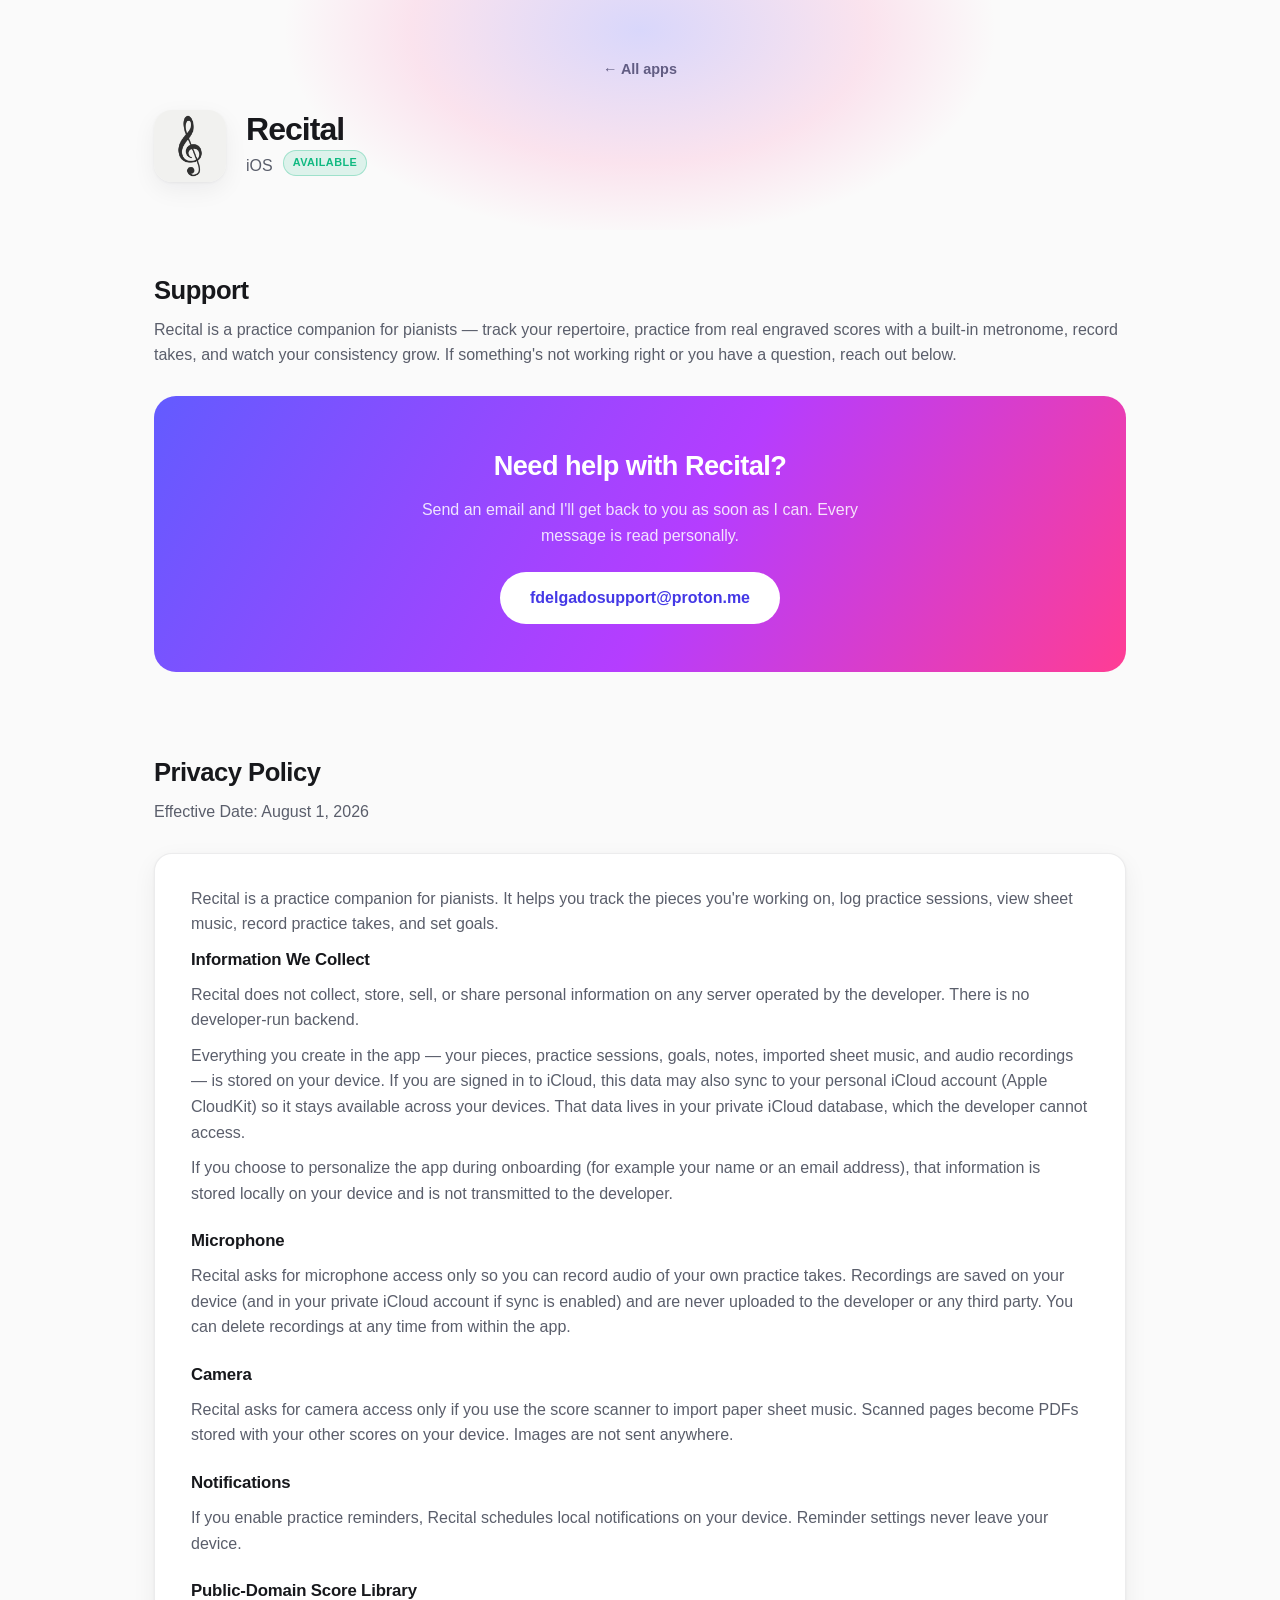
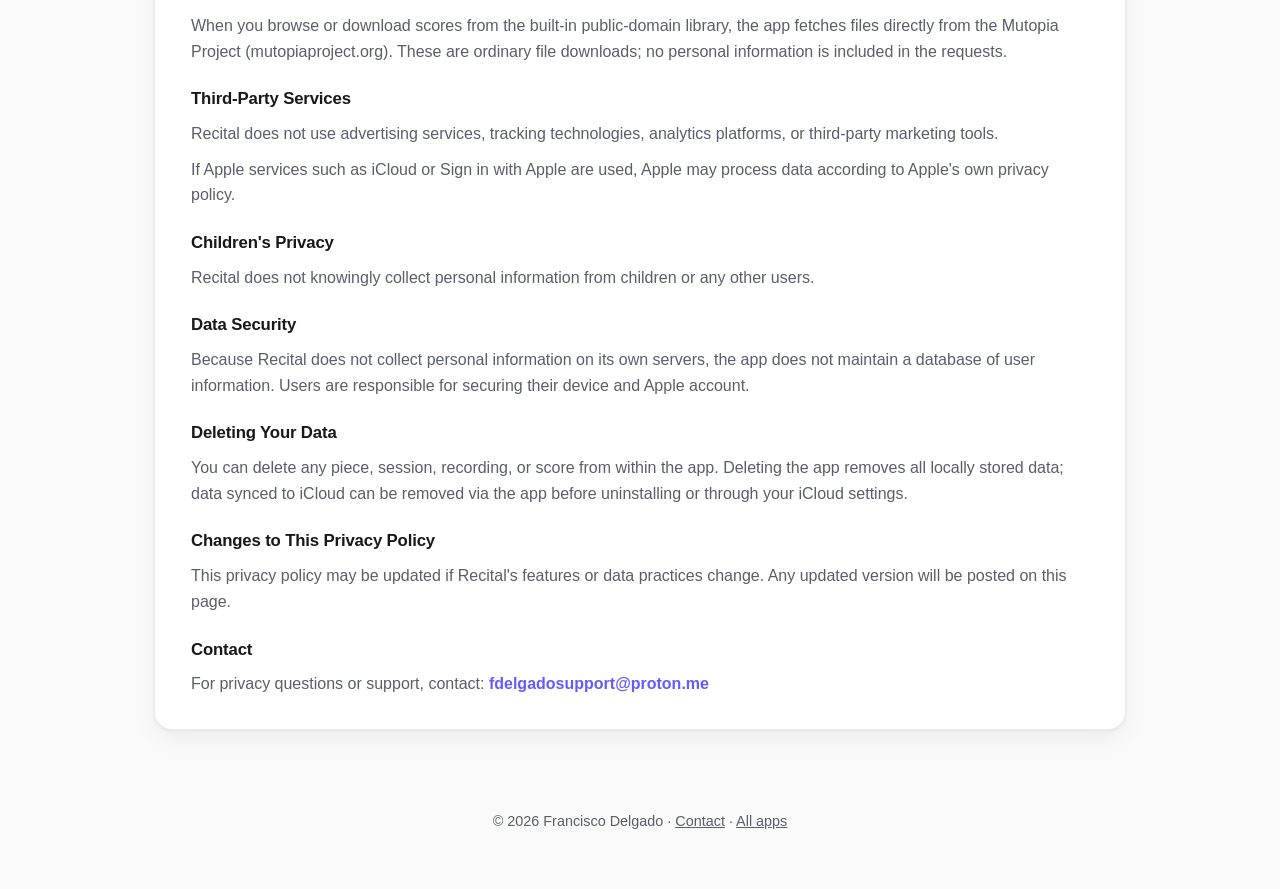
==== recital.html @ fa0bb949 "Add files via upload" ====
<!DOCTYPE html>
<html lang="en">
<head>
<meta charset="UTF-8">
<meta name="viewport" content="width=device-width, initial-scale=1.0">
<title>Recital — Support & Privacy Policy</title>
<meta name="description" content="Support and privacy policy for Recital, a piano practice companion by Francisco Delgado.">
<link rel="stylesheet" href="style.css">
</head>
<body>

<header class="compact">
  <div class="hero-glow"></div>
  <div class="container">
    <a class="back-link" href="index.html">← All apps</a>
    <div class="app-hero">
      <img class="app-hero-icon" src="recital-icon.png" alt="Recital app icon">
      <div class="app-hero-info">
        <h1>Recital</h1>
        <div class="app-hero-meta">
          <span>iOS</span>
          <span class="status-badge available">Available</span>
        </div>
      </div>
    </div>
  </div>
</header>

<main class="container">

  <section id="support">
    <h2 class="section-title">Support</h2>
    <p class="section-sub">Recital is a practice companion for pianists — track your repertoire, practice from real engraved scores with a built-in metronome, record takes, and watch your consistency grow. If something's not working right or you have a question, reach out below.</p>
    <div class="contact-card">
      <h2>Need help with Recital?</h2>
      <p>Send an email and I'll get back to you as soon as I can. Every message is read personally.</p>
      <a class="contact-btn" href="mailto:fdelgadosupport@proton.me?subject=Recital%20Support">fdelgadosupport@proton.me</a>
    </div>
  </section>

  <section id="privacy">
    <h2 class="section-title">Privacy Policy</h2>
    <p class="section-sub">Effective Date: August 1, 2026</p>
    <div class="policy-card">
      <p>Recital is a practice companion for pianists. It helps you track the pieces you're working on, log practice sessions, view sheet music, record practice takes, and set goals.</p>

      <h3>Information We Collect</h3>
      <p>Recital does not collect, store, sell, or share personal information on any server operated by the developer. There is no developer-run backend.</p>
      <p>Everything you create in the app — your pieces, practice sessions, goals, notes, imported sheet music, and audio recordings — is stored on your device. If you are signed in to iCloud, this data may also sync to your personal iCloud account (Apple CloudKit) so it stays available across your devices. That data lives in your private iCloud database, which the developer cannot access.</p>
      <p>If you choose to personalize the app during onboarding (for example your name or an email address), that information is stored locally on your device and is not transmitted to the developer.</p>

      <h3>Microphone</h3>
      <p>Recital asks for microphone access only so you can record audio of your own practice takes. Recordings are saved on your device (and in your private iCloud account if sync is enabled) and are never uploaded to the developer or any third party. You can delete recordings at any time from within the app.</p>

      <h3>Camera</h3>
      <p>Recital asks for camera access only if you use the score scanner to import paper sheet music. Scanned pages become PDFs stored with your other scores on your device. Images are not sent anywhere.</p>

      <h3>Notifications</h3>
      <p>If you enable practice reminders, Recital schedules local notifications on your device. Reminder settings never leave your device.</p>

      <h3>Public-Domain Score Library</h3>
      <p>When you browse or download scores from the built-in public-domain library, the app fetches files directly from the Mutopia Project (mutopiaproject.org). These are ordinary file downloads; no personal information is included in the requests.</p>

      <h3>Third-Party Services</h3>
      <p>Recital does not use advertising services, tracking technologies, analytics platforms, or third-party marketing tools.</p>
      <p>If Apple services such as iCloud or Sign in with Apple are used, Apple may process data according to Apple's own privacy policy.</p>

      <h3>Children's Privacy</h3>
      <p>Recital does not knowingly collect personal information from children or any other users.</p>

      <h3>Data Security</h3>
      <p>Because Recital does not collect personal information on its own servers, the app does not maintain a database of user information. Users are responsible for securing their device and Apple account.</p>

      <h3>Deleting Your Data</h3>
      <p>You can delete any piece, session, recording, or score from within the app. Deleting the app removes all locally stored data; data synced to iCloud can be removed via the app before uninstalling or through your iCloud settings.</p>

      <h3>Changes to This Privacy Policy</h3>
      <p>This privacy policy may be updated if Recital's features or data practices change. Any updated version will be posted on this page.</p>

      <h3>Contact</h3>
      <p>For privacy questions or support, contact: <a href="mailto:fdelgadosupport@proton.me">fdelgadosupport@proton.me</a></p>
    </div>
  </section>

</main>

<footer>
  <div class="container">
    © 2026 Francisco Delgado · <a href="mailto:fdelgadosupport@proton.me">Contact</a> · <a href="index.html">All apps</a>
  </div>
</footer>

</body>
</html>
---- style.css ----
:root {
  --bg: #fafafa;
  --surface: #ffffff;
  --text: #17181c;
  --text-secondary: #5a5e6b;
  --border: rgba(23, 24, 28, 0.08);
  --shadow: 0 1px 3px rgba(23, 24, 28, 0.05), 0 8px 24px rgba(23, 24, 28, 0.06);
  --shadow-hover: 0 2px 6px rgba(23, 24, 28, 0.07), 0 16px 40px rgba(23, 24, 28, 0.12);
}
@media (prefers-color-scheme: dark) {
  :root {
    --bg: #0c0d12;
    --surface: #16181f;
    --text: #f2f3f7;
    --text-secondary: #9aa0af;
    --border: rgba(242, 243, 247, 0.09);
    --shadow: 0 1px 3px rgba(0, 0, 0, 0.3), 0 8px 24px rgba(0, 0, 0, 0.35);
    --shadow-hover: 0 2px 6px rgba(0, 0, 0, 0.35), 0 16px 40px rgba(0, 0, 0, 0.5);
  }
}

* { margin: 0; padding: 0; box-sizing: border-box; }

body {
  font-family: -apple-system, BlinkMacSystemFont, "SF Pro Text", "Segoe UI", Roboto, Helvetica, Arial, sans-serif;
  background: var(--bg);
  color: var(--text);
  line-height: 1.6;
  -webkit-font-smoothing: antialiased;
}

.container {
  max-width: 1020px;
  margin: 0 auto;
  padding: 0 24px;
}

/* ---- Hero ---- */
header {
  padding: 88px 0 64px;
  text-align: center;
  position: relative;
  overflow: hidden;
}
header.compact { padding: 56px 0 48px; }
.hero-glow {
  position: absolute;
  top: -180px;
  left: 50%;
  transform: translateX(-50%);
  width: 720px;
  height: 420px;
  background: radial-gradient(ellipse at center,
    rgba(99, 91, 255, 0.22) 0%,
    rgba(255, 61, 148, 0.12) 45%,
    transparent 70%);
  pointer-events: none;
}
.badge {
  display: inline-block;
  font-size: 13px;
  font-weight: 600;
  letter-spacing: 0.04em;
  text-transform: uppercase;
  color: #635bff;
  background: rgba(99, 91, 255, 0.1);
  border: 1px solid rgba(99, 91, 255, 0.25);
  padding: 5px 14px;
  border-radius: 999px;
  margin-bottom: 20px;
}
@media (prefers-color-scheme: dark) {
  .badge { color: #9d97ff; }
}
h1 {
  font-size: clamp(2.4rem, 6vw, 3.6rem);
  font-weight: 800;
  letter-spacing: -0.03em;
  line-height: 1.1;
  margin-bottom: 16px;
}
h1 .gradient {
  background: linear-gradient(92deg, #635bff 0%, #b53dff 50%, #ff3d94 100%);
  -webkit-background-clip: text;
  background-clip: text;
  -webkit-text-fill-color: transparent;
  color: transparent;
}
.hero-sub {
  font-size: 1.15rem;
  color: var(--text-secondary);
  max-width: 560px;
  margin: 0 auto 32px;
}
.hero-cta {
  display: inline-block;
  font-size: 1rem;
  font-weight: 600;
  color: #fff;
  background: linear-gradient(92deg, #635bff, #b53dff);
  padding: 13px 28px;
  border-radius: 999px;
  text-decoration: none;
  box-shadow: 0 4px 16px rgba(99, 91, 255, 0.35);
  transition: transform 0.15s ease, box-shadow 0.15s ease;
}
.hero-cta:hover {
  transform: translateY(-2px);
  box-shadow: 0 8px 24px rgba(99, 91, 255, 0.45);
}

/* ---- Back link ---- */
.back-link {
  display: inline-flex;
  align-items: center;
  gap: 6px;
  font-size: 0.9rem;
  font-weight: 600;
  color: var(--text-secondary);
  text-decoration: none;
}
.back-link:hover { color: var(--text); }

/* ---- App detail hero ---- */
.app-hero {
  display: flex;
  align-items: center;
  gap: 20px;
  margin-top: 28px;
}
.app-hero-icon {
  width: 72px;
  height: 72px;
  border-radius: 18px;
  display: flex;
  align-items: center;
  justify-content: center;
  font-size: 2rem;
  font-weight: 800;
  color: #fff;
  text-shadow: 0 1px 2px rgba(0, 0, 0, 0.18);
  flex-shrink: 0;
  box-shadow: var(--shadow);
}
.app-hero-info { text-align: left; }
.app-hero-info h1 {
  font-size: 2rem;
  margin-bottom: 6px;
}
.app-hero-meta {
  display: flex;
  align-items: center;
  gap: 10px;
  color: var(--text-secondary);
  font-weight: 500;
}

/* ---- Section headings ---- */
section { padding: 40px 0; }
.section-title {
  font-size: 1.6rem;
  font-weight: 700;
  letter-spacing: -0.02em;
  margin-bottom: 6px;
}
.section-sub {
  color: var(--text-secondary);
  margin-bottom: 28px;
}

/* ---- App grid ---- */
.app-grid {
  display: grid;
  grid-template-columns: repeat(auto-fill, minmax(220px, 1fr));
  gap: 16px;
}
.app-card {
  background: var(--surface);
  border: 1px solid var(--border);
  border-radius: 18px;
  padding: 22px 20px;
  box-shadow: var(--shadow);
  display: flex;
  flex-direction: column;
  align-items: flex-start;
  gap: 14px;
  transition: transform 0.18s ease, box-shadow 0.18s ease, border-color 0.18s ease;
  text-decoration: none;
  color: inherit;
}
a.app-card:hover {
  transform: translateY(-5px);
  box-shadow: var(--shadow-hover);
  border-color: rgba(99, 91, 255, 0.4);
}
a.app-card:hover .app-card-cta { text-decoration: underline; }
.app-card.is-unreleased:hover {
  border-color: rgba(128, 128, 128, 0.3);
}
.app-icon {
  width: 52px;
  height: 52px;
  border-radius: 13px;
  display: flex;
  align-items: center;
  justify-content: center;
  font-size: 1.45rem;
  font-weight: 800;
  color: #fff;
  text-shadow: 0 1px 2px rgba(0, 0, 0, 0.18);
  flex-shrink: 0;
}
img.app-icon, img.app-hero-icon {
  object-fit: cover;
  background: none;
}
.app-name {
  font-size: 1.12rem;
  font-weight: 700;
  letter-spacing: -0.01em;
}
.app-platform {
  font-size: 0.82rem;
  font-weight: 500;
  color: var(--text-secondary);
  margin-top: -12px;
}
.app-card-cta {
  font-size: 0.9rem;
  font-weight: 600;
  color: #635bff;
  margin-top: auto;
}
@media (prefers-color-scheme: dark) {
  .app-card-cta { color: #9d97ff; }
}

.status-badge {
  display: inline-block;
  font-size: 0.68rem;
  font-weight: 700;
  letter-spacing: 0.04em;
  text-transform: uppercase;
  padding: 3px 9px;
  border-radius: 999px;
  margin-top: -6px;
}
.status-badge.available {
  color: #10b981;
  background: rgba(16, 185, 129, 0.12);
  border: 1px solid rgba(16, 185, 129, 0.3);
}
.status-badge.unreleased {
  color: var(--text-secondary);
  background: rgba(128, 128, 128, 0.12);
  border: 1px solid var(--border);
}
.app-card.is-unreleased { opacity: 0.62; cursor: default; }
.app-card.is-unreleased .app-icon { filter: grayscale(55%); }

/* Vivid per-app icon gradients */
.g-flavor      { background: linear-gradient(135deg, #ff6b35, #ff2d78); }
.g-kept        { background: linear-gradient(135deg, #10b981, #059669); }
.g-leap        { background: linear-gradient(135deg, #22d3ee, #2563eb); }
.g-ledger      { background: linear-gradient(135deg, #f59e0b, #b45309); }
.g-memento     { background: linear-gradient(135deg, #f472b6, #a21caf); }
.g-meridian    { background: linear-gradient(135deg, #fb7185, #e11d48); }
.g-planum      { background: linear-gradient(135deg, #6366f1, #3730a3); }
.g-relay       { background: linear-gradient(135deg, #38bdf8, #6d28d9); }
.g-sereno      { background: linear-gradient(135deg, #34d399, #0ea5e9); }
.g-suggestions { background: linear-gradient(135deg, #facc15, #f97316); }
.g-summit      { background: linear-gradient(135deg, #818cf8, #db2777); }
.g-torque      { background: linear-gradient(135deg, #fbbf24, #dc2626); }
.g-valise      { background: linear-gradient(135deg, #2dd4bf, #0d9488); }
.g-vanta       { background: linear-gradient(135deg, #64748b, #1e1b4b); }

/* ---- FAQ ---- */
.faq-list { display: flex; flex-direction: column; gap: 12px; }
details {
  background: var(--surface);
  border: 1px solid var(--border);
  border-radius: 14px;
  box-shadow: var(--shadow);
  overflow: hidden;
}
summary {
  cursor: pointer;
  font-weight: 600;
  padding: 18px 22px;
  list-style: none;
  display: flex;
  justify-content: space-between;
  align-items: center;
  gap: 12px;
}
summary::-webkit-details-marker { display: none; }
summary::after {
  content: "+";
  font-size: 1.3rem;
  font-weight: 400;
  color: var(--text-secondary);
  transition: transform 0.2s ease;
}
details[open] summary::after { transform: rotate(45deg); }
.faq-body {
  padding: 0 22px 18px;
  color: var(--text-secondary);
}
.faq-body a { color: #635bff; font-weight: 600; text-decoration: none; }
.faq-body a:hover { text-decoration: underline; }
@media (prefers-color-scheme: dark) {
  .faq-body a { color: #9d97ff; }
}

/* ---- Contact ---- */
.contact-card {
  background: linear-gradient(120deg, #635bff, #b53dff 55%, #ff3d94);
  border-radius: 22px;
  padding: 48px 32px;
  text-align: center;
  color: #fff;
}
.contact-card h2 {
  font-size: 1.7rem;
  font-weight: 800;
  letter-spacing: -0.02em;
  margin-bottom: 10px;
}
.contact-card p {
  color: rgba(255, 255, 255, 0.85);
  max-width: 480px;
  margin: 0 auto 24px;
}
.contact-btn {
  display: inline-block;
  background: #fff;
  color: #4438e6;
  font-weight: 700;
  padding: 13px 30px;
  border-radius: 999px;
  text-decoration: none;
  transition: transform 0.15s ease;
}
.contact-btn:hover { transform: translateY(-2px); }

/* ---- Privacy policy ---- */
.policy-card {
  background: var(--surface);
  border: 1px solid var(--border);
  border-radius: 18px;
  box-shadow: var(--shadow);
  padding: 32px 36px;
}
.policy-card .policy-meta {
  color: var(--text);
  font-weight: 500;
  margin-bottom: 16px;
}
.policy-card h3 {
  font-size: 1.05rem;
  font-weight: 700;
  letter-spacing: -0.01em;
  margin: 22px 0 8px;
}
.policy-card h3:first-of-type { margin-top: 0; }
.policy-card p {
  color: var(--text-secondary);
  margin-bottom: 10px;
}
.policy-card p:last-child { margin-bottom: 0; }
.policy-card a {
  color: #635bff;
  font-weight: 600;
  text-decoration: none;
}
.policy-card a:hover { text-decoration: underline; }
@media (prefers-color-scheme: dark) {
  .policy-card a { color: #9d97ff; }
}

/* ---- Footer ---- */
footer {
  padding: 40px 0 56px;
  text-align: center;
  color: var(--text-secondary);
  font-size: 0.9rem;
}
footer a { color: inherit; }
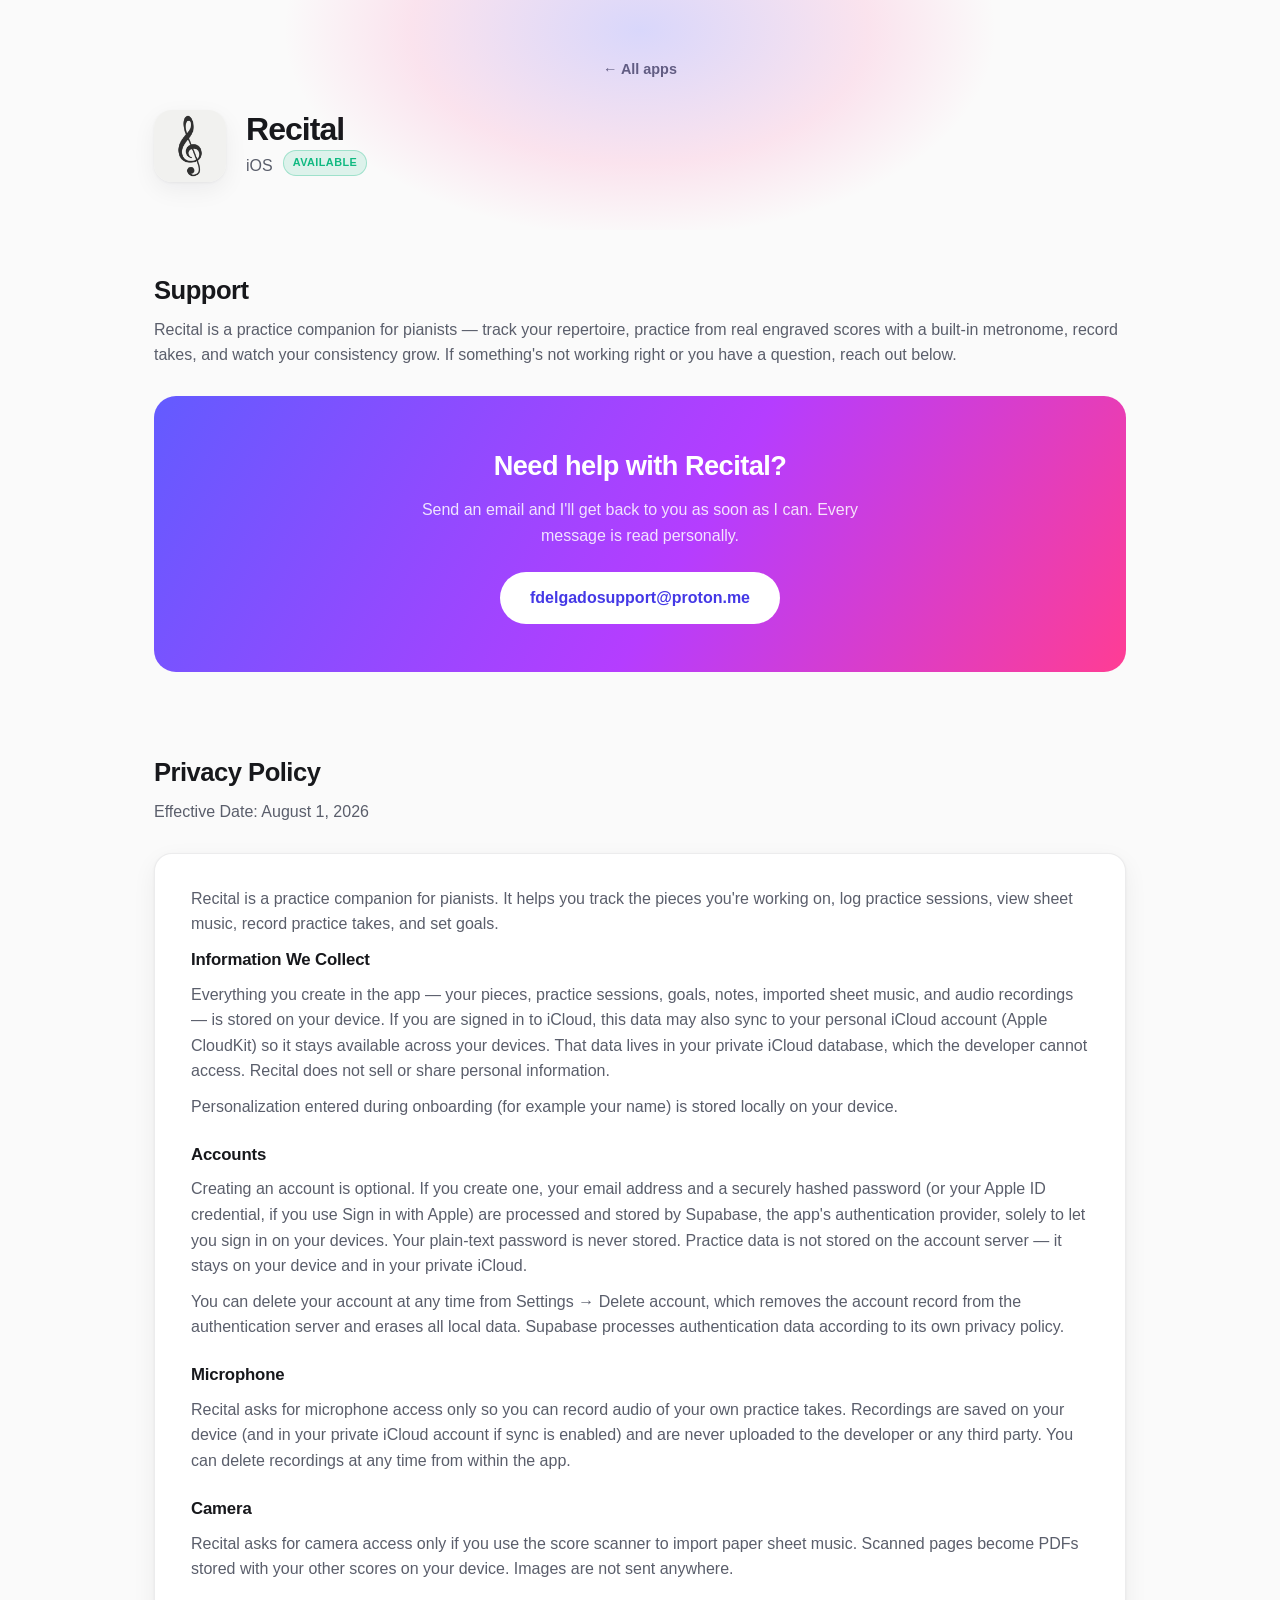
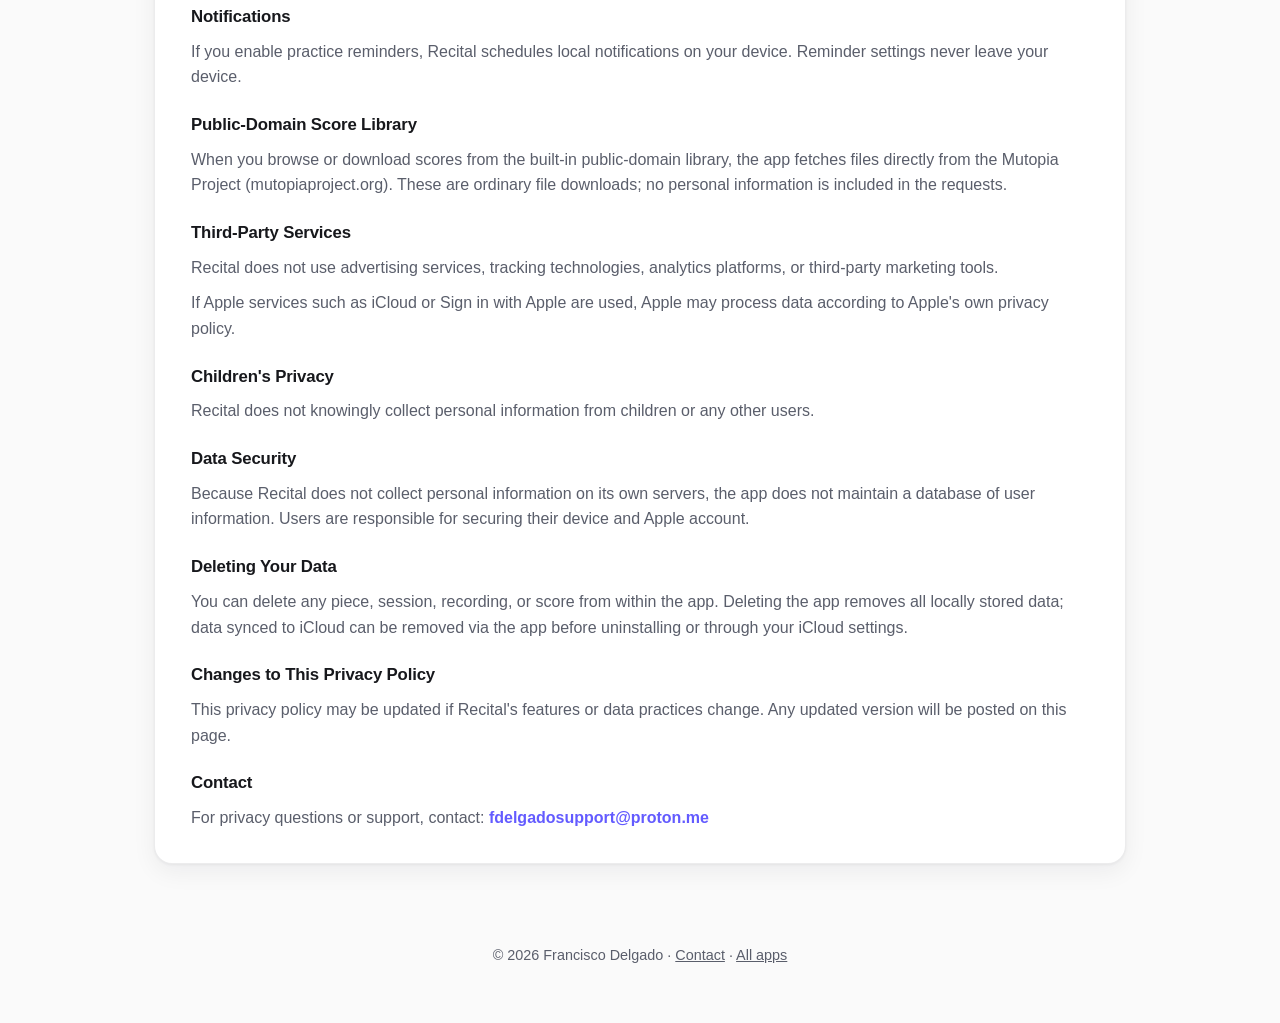
==== commit 69c5f78a: "Add files via upload" ====
--- a/recital.html
+++ b/recital.html
@@ -45,9 +45,12 @@
       <p>Recital is a practice companion for pianists. It helps you track the pieces you're working on, log practice sessions, view sheet music, record practice takes, and set goals.</p>
 
       <h3>Information We Collect</h3>
-      <p>Recital does not collect, store, sell, or share personal information on any server operated by the developer. There is no developer-run backend.</p>
-      <p>Everything you create in the app — your pieces, practice sessions, goals, notes, imported sheet music, and audio recordings — is stored on your device. If you are signed in to iCloud, this data may also sync to your personal iCloud account (Apple CloudKit) so it stays available across your devices. That data lives in your private iCloud database, which the developer cannot access.</p>
-      <p>If you choose to personalize the app during onboarding (for example your name or an email address), that information is stored locally on your device and is not transmitted to the developer.</p>
+      <p>Everything you create in the app — your pieces, practice sessions, goals, notes, imported sheet music, and audio recordings — is stored on your device. If you are signed in to iCloud, this data may also sync to your personal iCloud account (Apple CloudKit) so it stays available across your devices. That data lives in your private iCloud database, which the developer cannot access. Recital does not sell or share personal information.</p>
+      <p>Personalization entered during onboarding (for example your name) is stored locally on your device.</p>
+
+      <h3>Accounts</h3>
+      <p>Creating an account is optional. If you create one, your email address and a securely hashed password (or your Apple ID credential, if you use Sign in with Apple) are processed and stored by Supabase, the app's authentication provider, solely to let you sign in on your devices. Your plain-text password is never stored. Practice data is not stored on the account server — it stays on your device and in your private iCloud.</p>
+      <p>You can delete your account at any time from Settings → Delete account, which removes the account record from the authentication server and erases all local data. Supabase processes authentication data according to its own privacy policy.</p>
 
       <h3>Microphone</h3>
       <p>Recital asks for microphone access only so you can record audio of your own practice takes. Recordings are saved on your device (and in your private iCloud account if sync is enabled) and are never uploaded to the developer or any third party. You can delete recordings at any time from within the app.</p>
